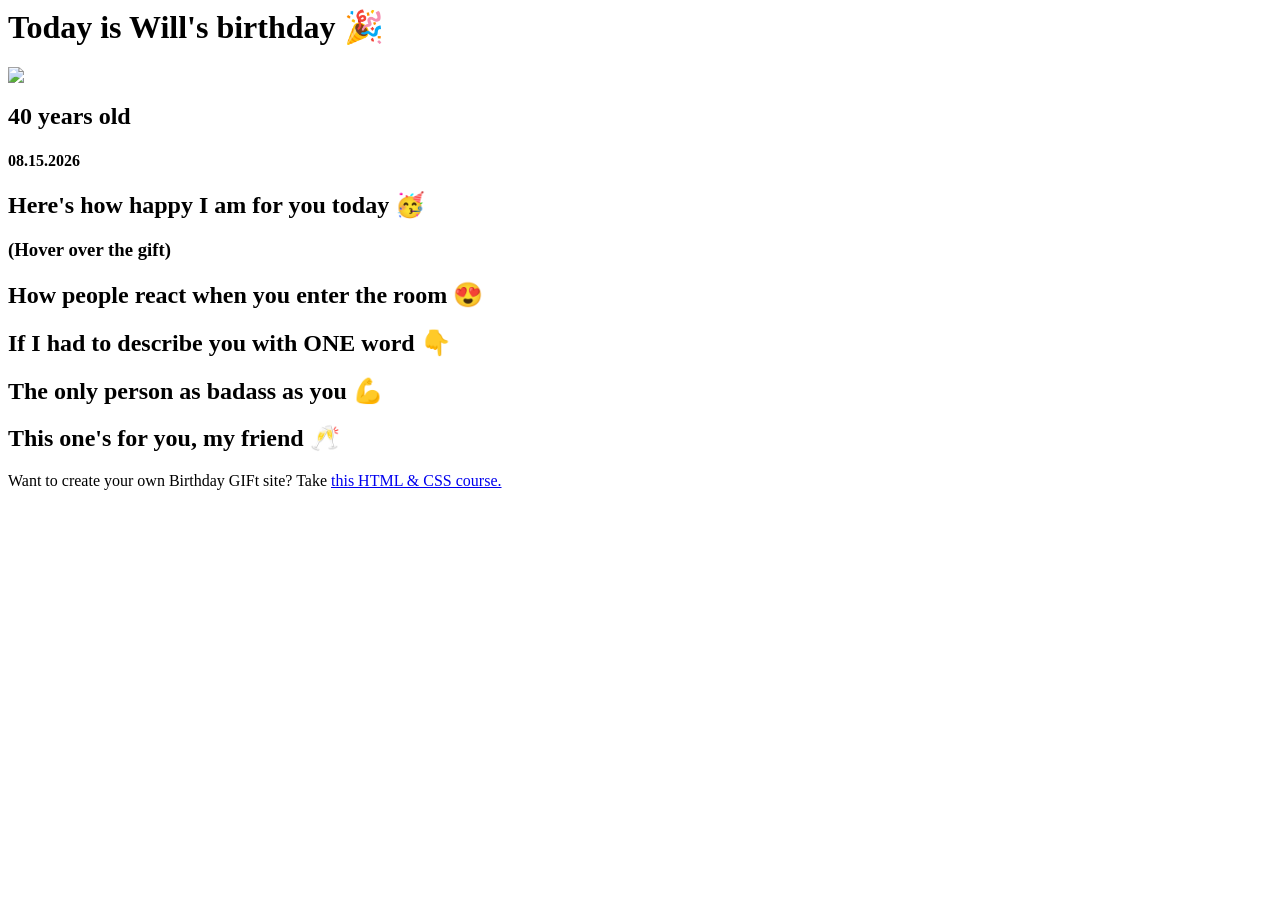
==== bdayCard.html @ 3e05176e "Add files via upload" ====
<html>
    <head>
        <link rel="preconnect" href="https://fonts.googleapis.com">
        <link rel="preconnect" href="https://fonts.gstatic.com" crossorigin>
        <link href="https://fonts.googleapis.com/css2?family=Ribeye&display=swap" rel="stylesheet">
        <link rel="stylesheet" href="bdayCardstyles.css">
    </head>
    <body>
        <div id="header">
            <h1>Today is Will's birthday 🎉</h1>
            <img id="bff-img" src="images/will.png">
            <h2 id="bday-age">40 years old</h2>
            <h4 id="bday-date">08.15.2026</h4>
        </div>
        
        <div class="gift-section">
            <h2 class="gift-title">Here's how happy I am for you today 🥳</h2>
            <h3 class="gift-hint">(Hover over the gift)</h3>
            <div class="gift-img" id="gift-img-party"></div>
        </div>
        
        <div class="gift-section">
            <h2 class="gift-title">How people react when you enter the room 😍</h2>
            <div class="gift-img" id="gift-img-wow"></div>
        </div>
        
        <div class="gift-section">
            <h2 class="gift-title">If I had to describe you with ONE word 👇</h2>
            <div class="gift-img" id="gift-img-amazing"></div>
        </div>
        
        <div class="gift-section">
            <h2 class="gift-title">The only person as badass as you 💪</h2>
            <div class="gift-img" id="gift-img-badass"></div>
        </div>
        
         <div class="gift-section">
            <h2 class="gift-title">This one's for you, my friend 🥂</h2>
            <div class="gift-img" id="gift-img-cheers"></div>
        </div>
        
        <p id="footer">Want to create your own Birthday GIFt site? Take <a href="https://scrimba.com/learn/htmlandcss" target="_blank">this HTML & CSS course.</a></p>
        
    </body>
</html>
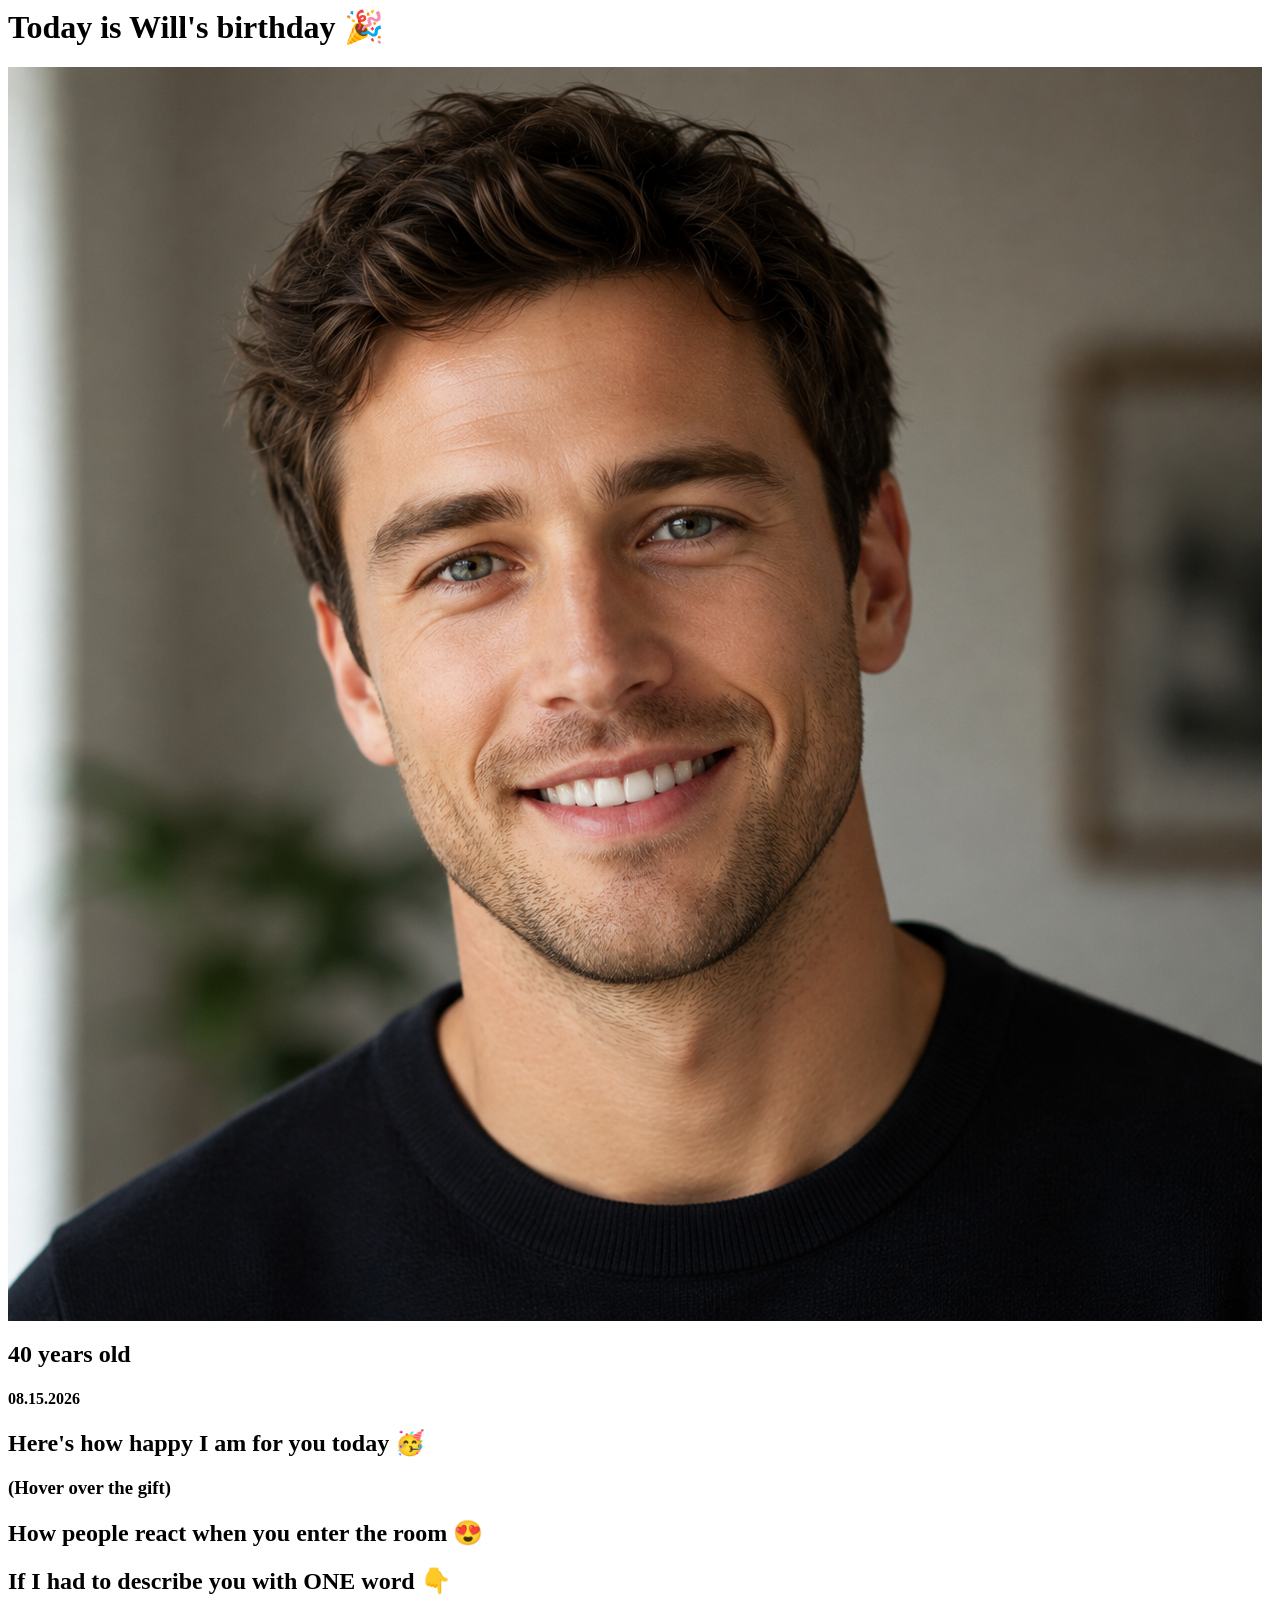
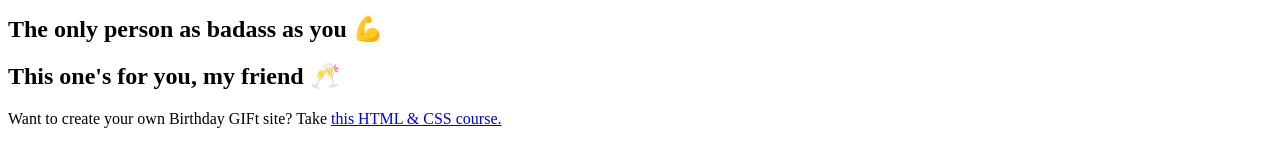
==== commit 7d8ddb81: "Add files via upload" ====
--- a/bdayCard.html
+++ b/bdayCard.html
@@ -8,7 +8,7 @@
     <body>
         <div id="header">
             <h1>Today is Will's birthday 🎉</h1>
-            <img id="bff-img" src="images/will.png">
+            <img id="bff-img" src="will.png">
             <h2 id="bday-age">40 years old</h2>
             <h4 id="bday-date">08.15.2026</h4>
         </div>
